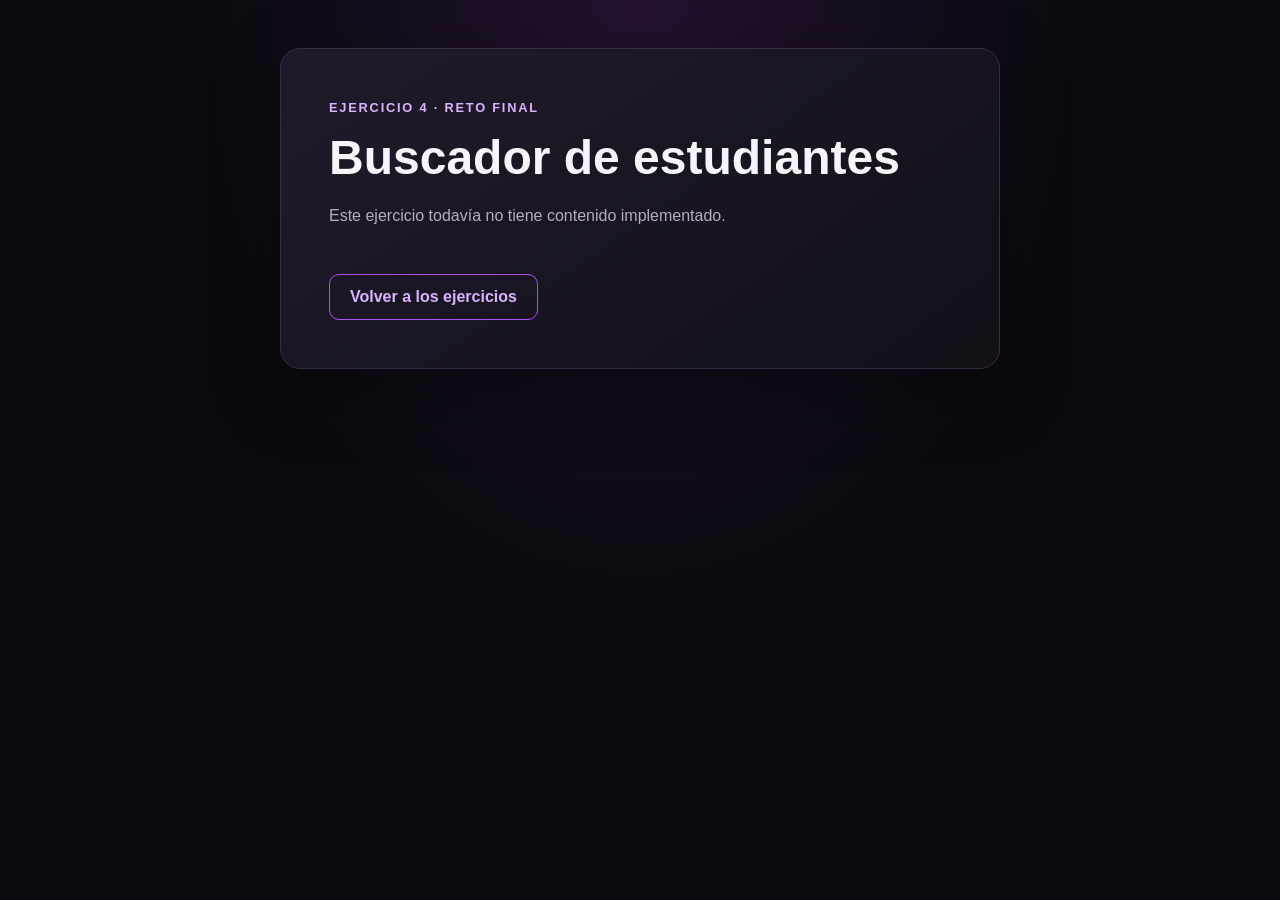
==== ejercicio4.html @ 3496a019 "Taller_Array" ====
<!DOCTYPE html>
<html lang="es">
<head>
    <meta charset="UTF-8">
    <meta name="viewport" content="width=device-width, initial-scale=1.0">
    <title>Buscador de estudiantes</title>
    <link rel="stylesheet" href="css/styles.css">
</head>
<body>
    <main class="page-shell">
        <section class="card">
            <p class="eyebrow">Ejercicio 4 · Reto final</p>
            <h1>Buscador de estudiantes</h1>
            <p>Este ejercicio todavía no tiene contenido implementado.</p>
            <a class="back-link" href="index.html">Volver a los ejercicios</a>
        </section>
    </main>
</body>
</html>
---- css/styles.css ----
:root {
    color-scheme: dark;
    font-family: "Segoe UI", Tahoma, Geneva, Verdana, sans-serif;
    background: #0c0a10;
    color: #f7f5fa;
    font-synthesis: none;
    text-rendering: optimizeLegibility;

    --color-background: #0c0a10;
    --color-surface: #17131f;
    --color-surface-raised: #211a2c;
    --color-purple: #a855f7;
    --color-purple-light: #d8b4fe;
    --color-white: #f7f5fa;
    --color-muted: #b7adbf;
    --color-border: #382b46;
}

* {
    box-sizing: border-box;
}

body {
    min-width: 320px;
    min-height: 100vh;
    margin: 0;
    padding: 48px 20px;
    background:
        radial-gradient(ellipse at 50% 0, rgb(114 45 158 / 22%), transparent 48%),
        var(--color-background);
    color: var(--color-white);
}

.page-shell {
    width: min(100%, 720px);
    margin: 0 auto;
}

.page-shell--wide {
    width: min(100%, 1080px);
}

.card {
    padding: clamp(24px, 6vw, 48px);
    border: 1px solid var(--color-border);
    border-radius: 20px;
    background: linear-gradient(145deg, rgb(33 26 44 / 96%), rgb(19 16 24 / 98%));
    box-shadow: 0 24px 70px rgb(0 0 0 / 35%);
}

.eyebrow {
    margin: 0 0 10px;
    color: var(--color-purple-light);
    font-size: 0.8rem;
    font-weight: 700;
    letter-spacing: 0.14em;
    text-transform: uppercase;
}

h1,
h2 {
    margin-top: 0;
    color: var(--color-white);
    line-height: 1.2;
}

h1 {
    margin-bottom: 14px;
    font-size: clamp(2rem, 6vw, 3rem);
}

h2 {
    margin: 32px 0 14px;
    font-size: 1.25rem;
}

h3 {
    margin: 0;
    color: var(--color-white);
    font-size: 0.95rem;
}

p {
    color: var(--color-muted);
    line-height: 1.7;
}

.exercise-list {
    display: grid;
    gap: 12px;
    margin: 28px 0 0;
    padding: 0;
    list-style: none;
    counter-reset: exercise;
}

.exercise-list li {
    counter-increment: exercise;
}

.exercise-list a {
    display: flex;
    align-items: center;
    gap: 14px;
    min-height: 64px;
    padding: 16px 18px;
    border: 1px solid var(--color-border);
    border-radius: 12px;
    background: var(--color-surface);
    color: var(--color-white);
    font-weight: 600;
    text-decoration: none;
    transition: border-color 160ms ease, background-color 160ms ease, transform 160ms ease;
}

.exercise-list a::before {
    content: counter(exercise, decimal-leading-zero);
    display: grid;
    flex: 0 0 36px;
    width: 36px;
    height: 36px;
    place-items: center;
    border-radius: 10px;
    background: rgb(168 85 247 / 16%);
    color: var(--color-purple-light);
    font-size: 0.85rem;
}

.exercise-list a:hover {
    transform: translateY(-2px);
    border-color: var(--color-purple);
    background: var(--color-surface-raised);
}

label {
    display: block;
    margin: 24px 0 8px;
    color: var(--color-white);
    font-weight: 600;
}

input[type="text"],
input[type="number"],
select {
    width: 100%;
    min-height: 48px;
    padding: 12px 14px;
    border: 1px solid var(--color-border);
    border-radius: 10px;
    outline: none;
    background: #100d15;
    color: var(--color-white);
    font: inherit;
    transition: border-color 160ms ease, box-shadow 160ms ease;
}

input[type="text"]::placeholder,
input[type="number"]::placeholder {
    color: #8f8599;
}

input[type="text"]:focus,
input[type="number"]:focus,
select:focus {
    border-color: var(--color-purple);
    box-shadow: 0 0 0 3px rgb(168 85 247 / 20%);
}

input[type="text"].is-invalid,
input[type="number"].is-invalid,
select.is-invalid {
    border-color: var(--color-purple);
    background: rgb(168 85 247 / 14%);
}

button,
.back-link {
    display: inline-flex;
    align-items: center;
    justify-content: center;
    min-height: 46px;
    margin-top: 14px;
    padding: 11px 20px;
    border: 1px solid var(--color-purple);
    border-radius: 10px;
    background: var(--color-purple);
    color: #160d1e;
    font: inherit;
    font-weight: 700;
    text-decoration: none;
    cursor: pointer;
    transition: background-color 160ms ease, box-shadow 160ms ease, transform 160ms ease;
}

button:hover,
.back-link:hover {
    transform: translateY(-1px);
    background: var(--color-purple-light);
    box-shadow: 0 8px 24px rgb(168 85 247 / 22%);
}

button:focus-visible,
a:focus-visible {
    outline: 3px solid var(--color-white);
    outline-offset: 3px;
}

#lista {
    display: grid;
    gap: 8px;
    padding-left: 22px;
    color: var(--color-white);
}

#lista li {
    padding: 10px 12px;
    border: 1px solid var(--color-border);
    border-radius: 8px;
    background: var(--color-surface);
}

#cantidad {
    color: var(--color-purple-light);
    font-weight: 700;
}

.table-wrap {
    overflow-x: auto;
    border: 1px solid var(--color-border);
    border-radius: 10px;
}

.resumen {
    display: grid;
    grid-template-columns: repeat(auto-fit, minmax(180px, 1fr));
    gap: 12px;
    margin: 28px 0;
}

.tarjeta,
.contenedor {
    padding: 18px;
    border: 1px solid var(--color-border);
    border-radius: 12px;
    background: var(--color-surface);
}

.tarjeta p {
    margin: 10px 0 0;
    color: var(--color-purple-light);
    font-size: 1.15rem;
    font-weight: 700;
}

.contenedor + .contenedor {
    margin-top: 18px;
}

.contenedor h2 {
    margin-top: 0;
}

.contenedor form,
.filtros {
    display: grid;
    grid-template-columns: repeat(auto-fit, minmax(220px, 1fr));
    gap: 0 16px;
}

.grupo label {
    margin-top: 14px;
}

.tabla-contenedor {
    overflow-x: auto;
    border: 1px solid var(--color-border);
    border-radius: 10px;
}

footer {
    margin-top: 24px;
    text-align: center;
}

footer .back-link {
    margin-top: 8px;
}

table {
    width: 100%;
    border-collapse: collapse;
    text-align: left;
}

th,
td {
    padding: 12px 14px;
    border-bottom: 1px solid var(--color-border);
}

th {
    background: rgb(168 85 247 / 14%);
    color: var(--color-purple-light);
    font-size: 0.9rem;
}

td {
    color: var(--color-white);
}

tbody tr:last-child td {
    border-bottom: 0;
}

tbody tr:nth-child(even) {
    background: rgb(255 255 255 / 3%);
}

.back-link {
    margin-top: 28px;
    background: transparent;
    color: var(--color-purple-light);
}

.back-link:hover {
    background: rgb(168 85 247 / 14%);
}

@media (max-width: 480px) {
    body {
        padding: 24px 14px;
    }

    .card {
        border-radius: 15px;
    }
}

@media (prefers-reduced-motion: reduce) {
    *,
    *::before,
    *::after {
        scroll-behavior: auto !important;
        transition-duration: 0.01ms !important;
    }
}
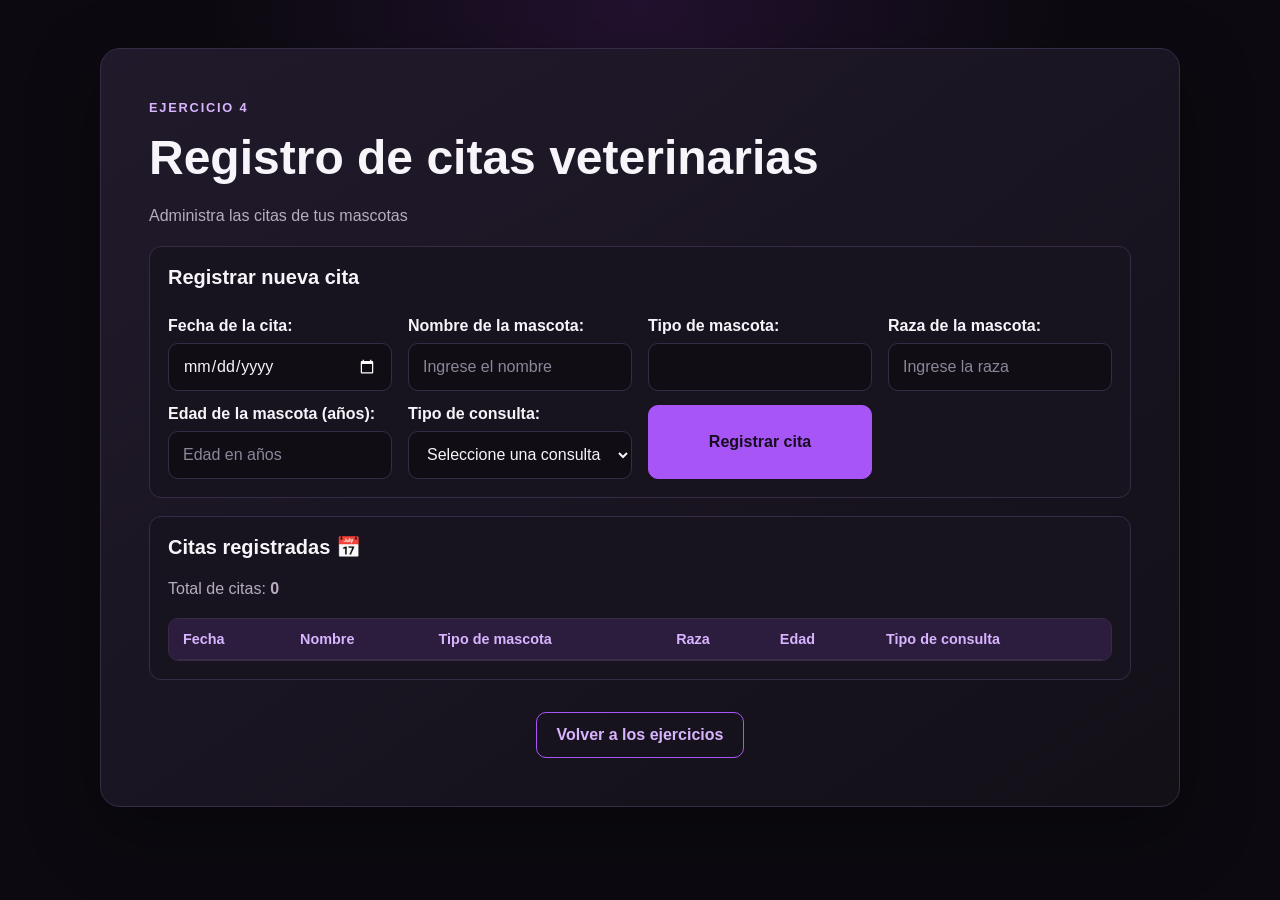
==== commit 9c0add34: "Taller_Array" ====
--- a/ejercicio4.html
+++ b/ejercicio4.html
@@ -3,17 +3,77 @@
 <head>
     <meta charset="UTF-8">
     <meta name="viewport" content="width=device-width, initial-scale=1.0">
-    <title>Buscador de estudiantes</title>
+    <title>Registro de Citas (Veterinaria) 🦮</title>
     <link rel="stylesheet" href="css/styles.css">
 </head>
 <body>
-    <main class="page-shell">
+    <main class="page-shell page-shell--wide">
         <section class="card">
-            <p class="eyebrow">Ejercicio 4 · Reto final</p>
-            <h1>Buscador de estudiantes</h1>
-            <p>Este ejercicio todavía no tiene contenido implementado.</p>
-            <a class="back-link" href="index.html">Volver a los ejercicios</a>
+            <header>
+                <p class="eyebrow">Ejercicio 4</p>
+                <h1>Registro de citas veterinarias</h1>
+                <p>Administra las citas de tus mascotas</p>
+            </header>
+            <section class="contenedor">
+                <h2>Registrar nueva cita</h2>
+                <form id="consulta" novalidate>
+                    <div class="grupo">
+                        <label for="fechaCita">Fecha de la cita:</label>
+                        <input type="date" id="fechaCita" required>
+                    </div>
+                    <div class="grupo">
+                        <label for="nombreMascota">Nombre de la mascota:</label>
+                        <input type="text" id="nombreMascota" placeholder="Ingrese el nombre" required>
+                    </div>
+                    <div class="grupo">
+                        <label for="tipoMascota">Tipo de mascota:</label>
+                        <input type="text" id="tipoMascota" required>
+                    </div>
+                    <div class="grupo">
+                        <label for="razaMascota">Raza de la mascota:</label>
+                        <input type="text" id="razaMascota" placeholder="Ingrese la raza" required>
+                    </div>
+                    <div class="grupo">
+                        <label for="edadMascota">Edad de la mascota (años):</label>
+                        <input type="number" id="edadMascota" min="0" placeholder="Edad en años" required>
+                    </div>
+                    <div class="grupo">
+                        <label for="tipoConsulta">Tipo de consulta:</label>
+                        <select id="tipoConsulta" required>
+                            <option value="">Seleccione una consulta</option>
+                            <option value="Cita médica">Cita médica</option>
+                            <option value="Baño y estética">Baño y estética</option>
+                            <option value="Vacunación">Vacunación</option>
+                            <option value="Urgencia">Urgencia</option>
+                        </select>
+                    </div>
+                    <button type="submit">Registrar cita</button>
+                </form>
+            </section>
+            <section class="contenedor">
+                <h2>Citas registradas 📅</h2>
+                <p>Total de citas: <strong id="Citas">0</strong></p>
+                <div class="table-wrap">
+                    <table>
+                        <thead>
+                            <tr>
+                                <th>Fecha</th>
+                                <th>Nombre</th>
+                                <th>Tipo de mascota</th>
+                                <th>Raza</th>
+                                <th>Edad</th>
+                                <th>Tipo de consulta</th>
+                            </tr>
+                        </thead>
+                        <tbody id="tabla"></tbody>
+                    </table>
+                </div>
+            </section>
+            <footer>
+                <a class="back-link" href="index.html">Volver a los ejercicios</a>
+            </footer>
         </section>
     </main>
+    <script src="js/ejercicio4.js"></script>
 </body>
-</html>+</html>
--- a/css/styles.css
+++ b/css/styles.css
@@ -141,6 +141,7 @@
 
 input[type="text"],
 input[type="number"],
+input[type="date"],
 select {
     width: 100%;
     min-height: 48px;
@@ -161,6 +162,7 @@
 
 input[type="text"]:focus,
 input[type="number"]:focus,
+input[type="date"]:focus,
 select:focus {
     border-color: var(--color-purple);
     box-shadow: 0 0 0 3px rgb(168 85 247 / 20%);
@@ -168,6 +170,7 @@
 
 input[type="text"].is-invalid,
 input[type="number"].is-invalid,
+input[type="date"].is-invalid,
 select.is-invalid {
     border-color: var(--color-purple);
     background: rgb(168 85 247 / 14%);
